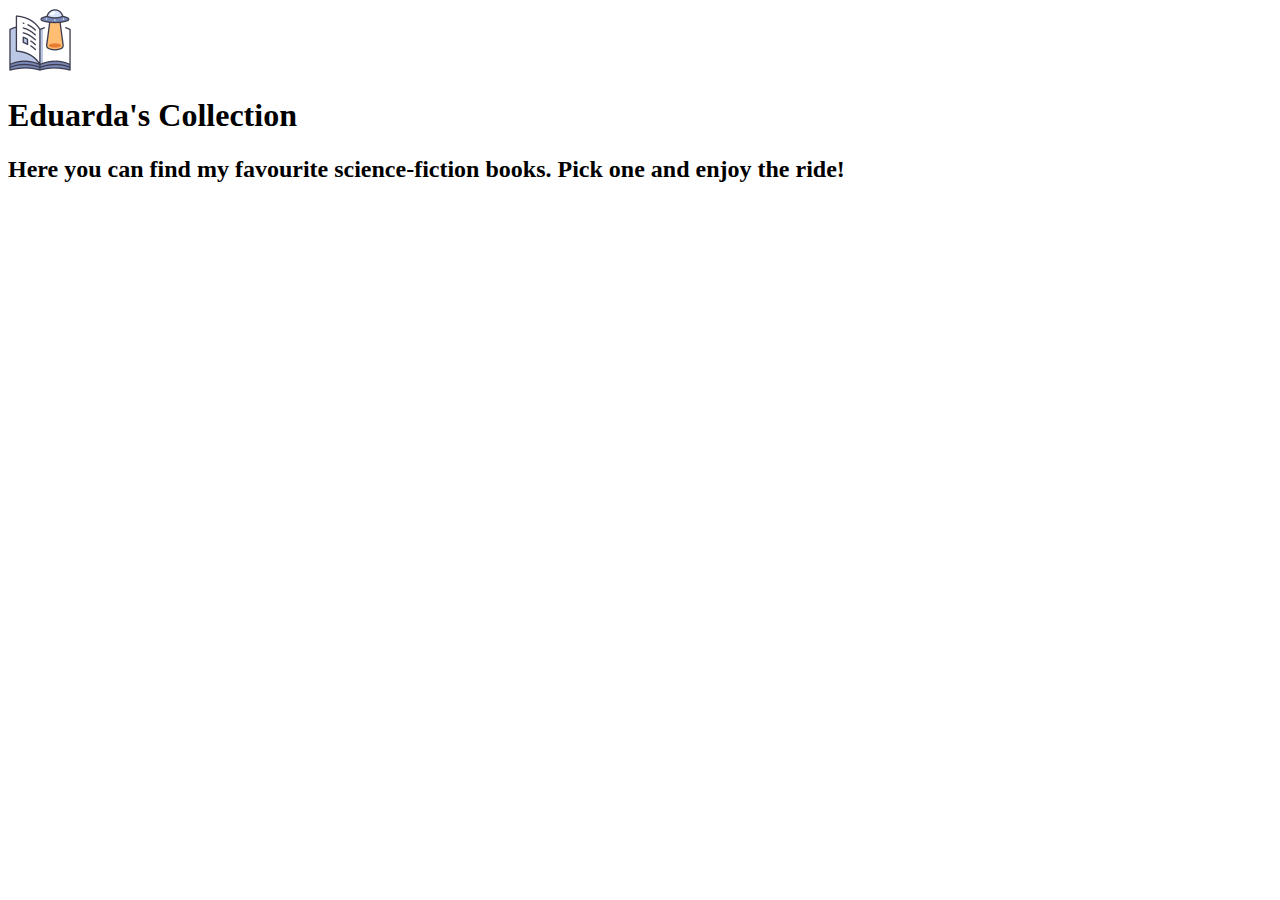
==== Projects/1.Collections/index.html @ 235edd43 "Add basic html structure" ====
<!DOCTYPE html>
<html lang="en">
<head>
    <meta charset="UTF-8">
    <meta name="viewport" content="width=device-width, initial-scale=1.0">
    <title>Top 10 Sci-Fi Books I've Read</title>
    <link rel="stylesheet" href="style.css">
    <script defer src="script.js"></script>
</head>
<body>
    <header role="banner">
        <img src="/images/icon.png" alt="a book with a alienship hovering over it">
        <h1>Eduarda's Collection</h1>
        <h2>Here you can find my favourite science-fiction books. Pick one and enjoy the ride!</h2>
    </header>
    <main role="main">

    </main>
    
</body>
</html>
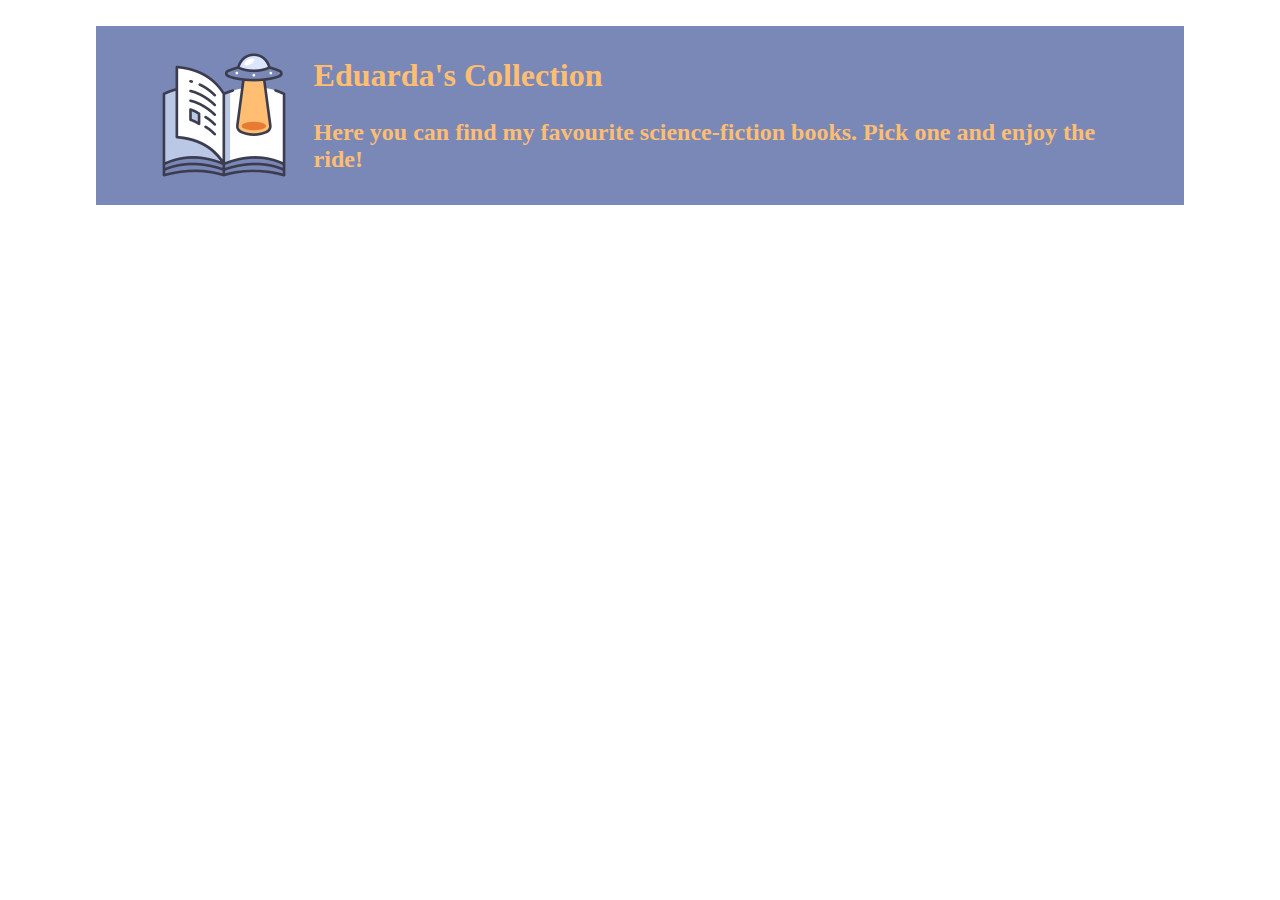
==== commit 377d1dc9: "Style banner" ====
--- a/Projects/1.Collections/index.html
+++ b/Projects/1.Collections/index.html
@@ -9,9 +9,11 @@
 </head>
 <body>
     <header role="banner">
-        <img src="/images/icon.png" alt="a book with a alienship hovering over it">
-        <h1>Eduarda's Collection</h1>
-        <h2>Here you can find my favourite science-fiction books. Pick one and enjoy the ride!</h2>
+        <img src="/images/science-fiction.png" alt="a book with a alienship hovering over it">
+        <div role="heading" aria-label="website headings">
+            <h1>Eduarda's Collection</h1>
+            <h2>Here you can find my favourite science-fiction books. Pick one and enjoy the ride!</h2>
+        </div>
     </header>
     <main role="main">
 
--- a/Projects/1.Collections/style.css
+++ b/Projects/1.Collections/style.css
@@ -0,0 +1,32 @@
+:root {
+    --light-blue: #BAC7E5;
+    --dark-blue: #7988B7;
+    --navy: #3C3C4F;
+    --light-orange: #FFBE71;
+    --dark-orange: #E87B31;
+    --light-green: #DCE5FF;
+}
+
+* {
+    margin: 0;
+    padding: 0;
+}
+
+header {
+    display: flex;
+    flex-direction: row;
+    margin: auto;
+    background-color: var(--dark-blue);
+    color: var(--light-orange);
+    padding: 2vw 5vw;
+    width: 75%;
+    gap: 2vw;
+    margin: 2vw auto;
+}
+
+header div {
+    display: flex;
+    flex-direction: column;
+    gap: 2vw;
+    margin: auto;
+}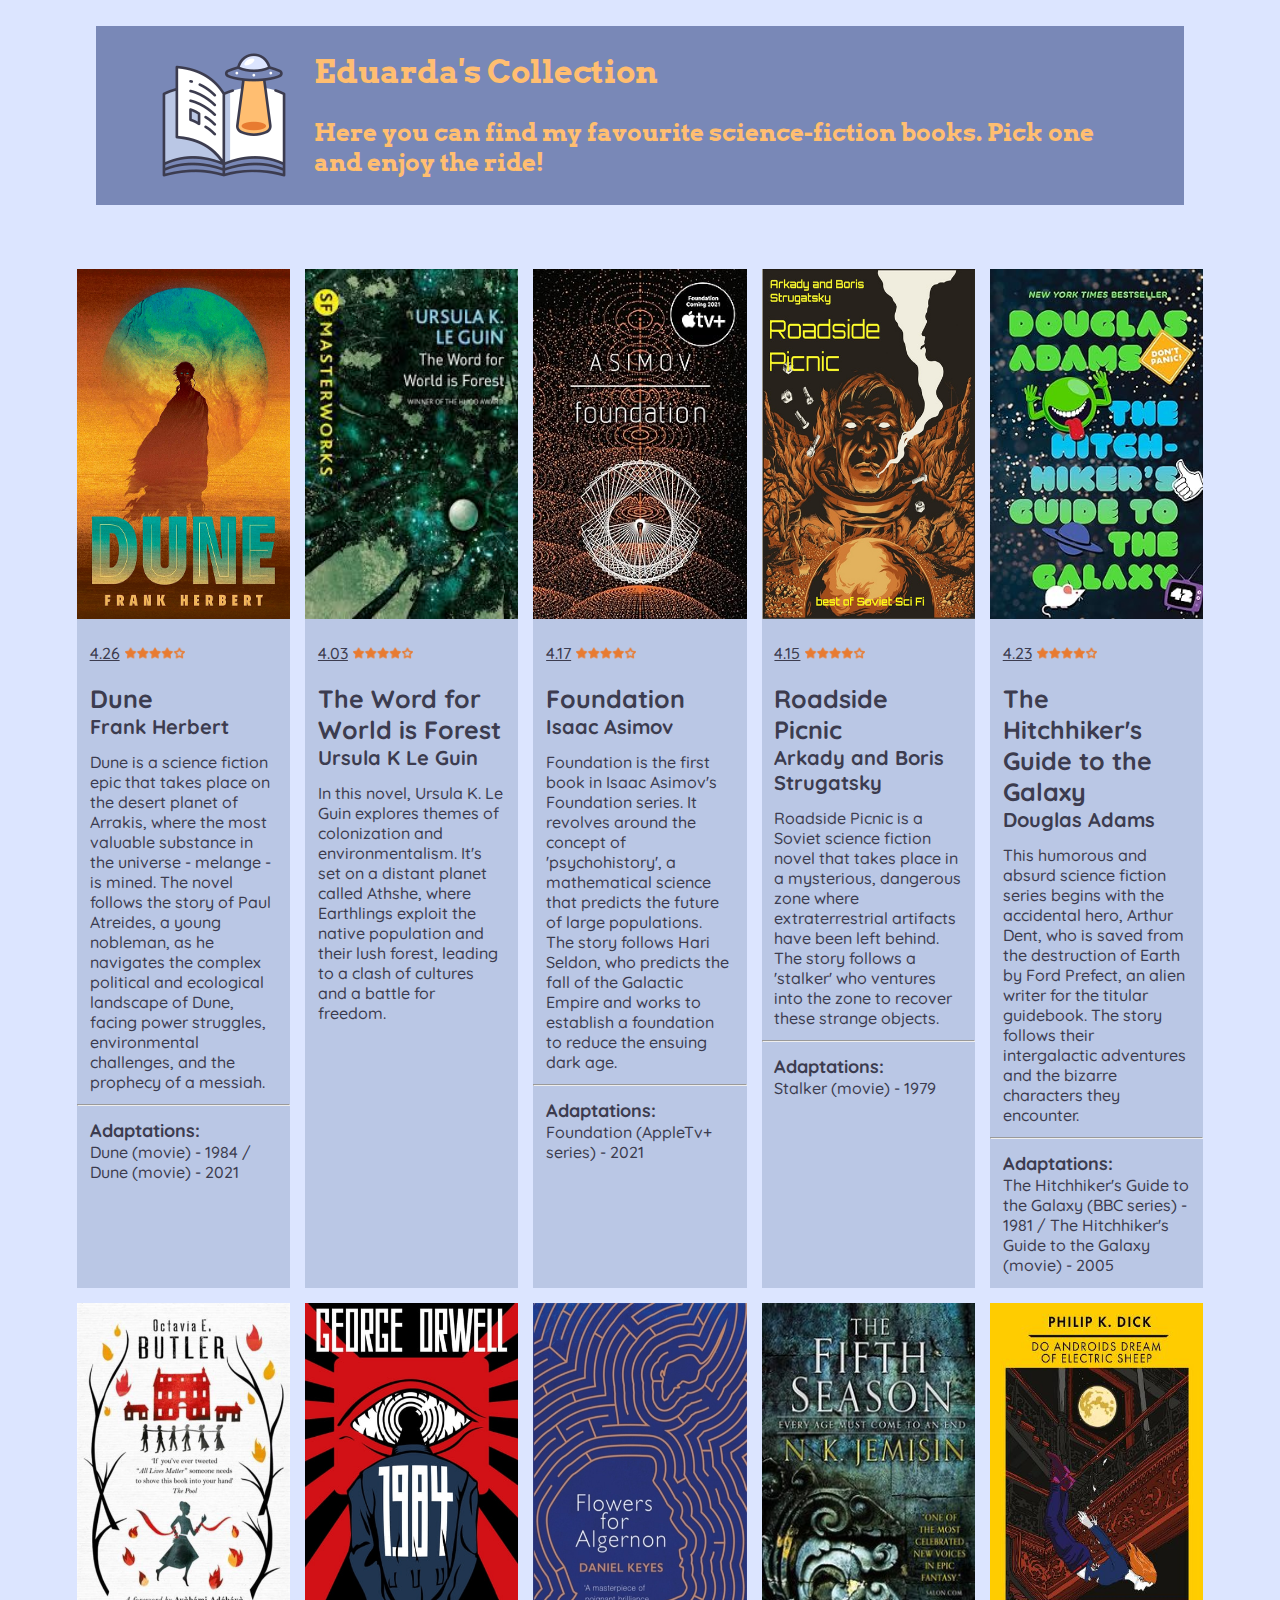
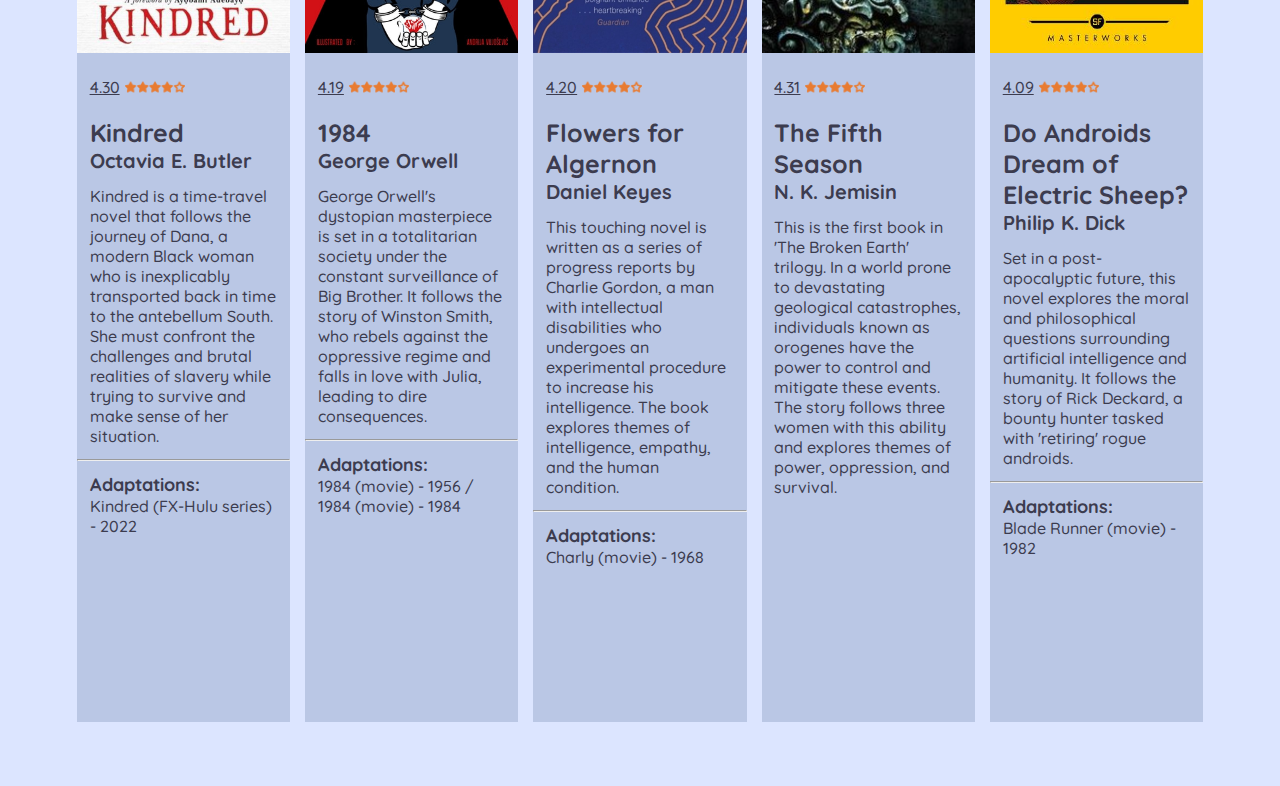
==== commit fe0e2e15: "Add fonts" ====
--- a/Projects/1.Collections/index.html
+++ b/Projects/1.Collections/index.html
@@ -5,7 +5,10 @@
     <meta name="viewport" content="width=device-width, initial-scale=1.0">
     <title>Top 10 Sci-Fi Books I've Read</title>
     <link rel="stylesheet" href="style.css">
-    <script defer src="script.js"></script>
+    <link rel="preconnect" href="https://fonts.googleapis.com">
+    <link rel="preconnect" href="https://fonts.gstatic.com" crossorigin>
+    <link href="https://fonts.googleapis.com/css2?family=Arvo:wght@400;700&family=Noto+Serif:wght@400;500;700;800&family=Quicksand:wght@400;500;700&display=swap" rel="stylesheet"><link href="style.css" rel="stylesheet">
+    <script defer src="script.js" type="module"></script>
 </head>
 <body>
     <header role="banner">
--- a/Projects/1.Collections/style.css
+++ b/Projects/1.Collections/style.css
@@ -12,6 +12,12 @@
     padding: 0;
 }
 
+body {
+    background-color: var(--light-green);
+    font-family: "Quicksand", sans-serif;
+    font-weight: 500;
+}
+
 header {
     display: flex;
     flex-direction: row;
@@ -22,6 +28,8 @@
     width: 75%;
     gap: 2vw;
     margin: 2vw auto;
+    font-family: "Arvo", sans-serif;
+    align-items: center;
 }
 
 header div {
@@ -29,4 +37,97 @@
     flex-direction: column;
     gap: 2vw;
     margin: auto;
+}
+
+main {
+    display: grid;
+    grid-template-columns: repeat(5, 1fr);
+    grid-template-rows: repeat(2, 1fr);
+    grid-gap: 15px;
+    margin: 5vw 6vw;
+}
+
+.cover {
+    width: 100%;
+    height: 350px;
+}
+
+section {
+    background-color: var(--light-blue);
+    color: var(--navy);
+}
+
+h3, h4, p, a {
+    padding: 0 1vw;
+}
+
+h3 {
+    font-size: 25px;
+}
+
+h4 {
+    font-size: 20px;
+}
+
+h5 {
+    font-size: 18px;
+}
+
+p {
+    font-size: 16px;
+    padding: 1vw;
+}
+
+a {
+    display: flex;
+    flex-direction: row;
+    align-items: center;
+    color: var(--navy);
+}
+
+a:visited {
+    color: var(--navy);
+}
+
+.icon {
+    width: auto;
+    height: 60px;
+    padding-left: 5px;
+}
+
+@media (max-width: 559px) {
+    main {
+        display: grid;
+        grid-template-columns: repeat(1, 1fr);
+        grid-template-rows: repeat(10, 1fr);
+        grid-gap: 15px;
+        margin: 5vw 6vw;
+    }
+    .cover {
+        object-fit: contain;
+    }
+    header {
+        flex-direction: column;
+    }
+}
+
+@media (min-width: 560px) and (max-width: 1023px) {
+    main {
+        display: grid;
+        grid-template-columns: repeat(2, 1fr);
+        grid-template-rows: repeat(5, 1fr);
+        grid-gap: 15px;
+        margin: 5vw 6vw;
+    }
+    .cover {
+        width: auto;
+        height: 350px;
+        display: block;
+        margin: 0 auto;
+    }
+
+    header img {
+        width: 30vw;
+        height: 15vw;
+    }
 }--- a/Projects/1.Collections/style.css
+++ b/Projects/1.Collections/style.css
@@ -12,6 +12,12 @@
     padding: 0;
 }
 
+body {
+    background-color: var(--light-green);
+    font-family: "Quicksand", sans-serif;
+    font-weight: 500;
+}
+
 header {
     display: flex;
     flex-direction: row;
@@ -22,6 +28,8 @@
     width: 75%;
     gap: 2vw;
     margin: 2vw auto;
+    font-family: "Arvo", sans-serif;
+    align-items: center;
 }
 
 header div {
@@ -29,4 +37,97 @@
     flex-direction: column;
     gap: 2vw;
     margin: auto;
+}
+
+main {
+    display: grid;
+    grid-template-columns: repeat(5, 1fr);
+    grid-template-rows: repeat(2, 1fr);
+    grid-gap: 15px;
+    margin: 5vw 6vw;
+}
+
+.cover {
+    width: 100%;
+    height: 350px;
+}
+
+section {
+    background-color: var(--light-blue);
+    color: var(--navy);
+}
+
+h3, h4, p, a {
+    padding: 0 1vw;
+}
+
+h3 {
+    font-size: 25px;
+}
+
+h4 {
+    font-size: 20px;
+}
+
+h5 {
+    font-size: 18px;
+}
+
+p {
+    font-size: 16px;
+    padding: 1vw;
+}
+
+a {
+    display: flex;
+    flex-direction: row;
+    align-items: center;
+    color: var(--navy);
+}
+
+a:visited {
+    color: var(--navy);
+}
+
+.icon {
+    width: auto;
+    height: 60px;
+    padding-left: 5px;
+}
+
+@media (max-width: 559px) {
+    main {
+        display: grid;
+        grid-template-columns: repeat(1, 1fr);
+        grid-template-rows: repeat(10, 1fr);
+        grid-gap: 15px;
+        margin: 5vw 6vw;
+    }
+    .cover {
+        object-fit: contain;
+    }
+    header {
+        flex-direction: column;
+    }
+}
+
+@media (min-width: 560px) and (max-width: 1023px) {
+    main {
+        display: grid;
+        grid-template-columns: repeat(2, 1fr);
+        grid-template-rows: repeat(5, 1fr);
+        grid-gap: 15px;
+        margin: 5vw 6vw;
+    }
+    .cover {
+        width: auto;
+        height: 350px;
+        display: block;
+        margin: 0 auto;
+    }
+
+    header img {
+        width: 30vw;
+        height: 15vw;
+    }
 }